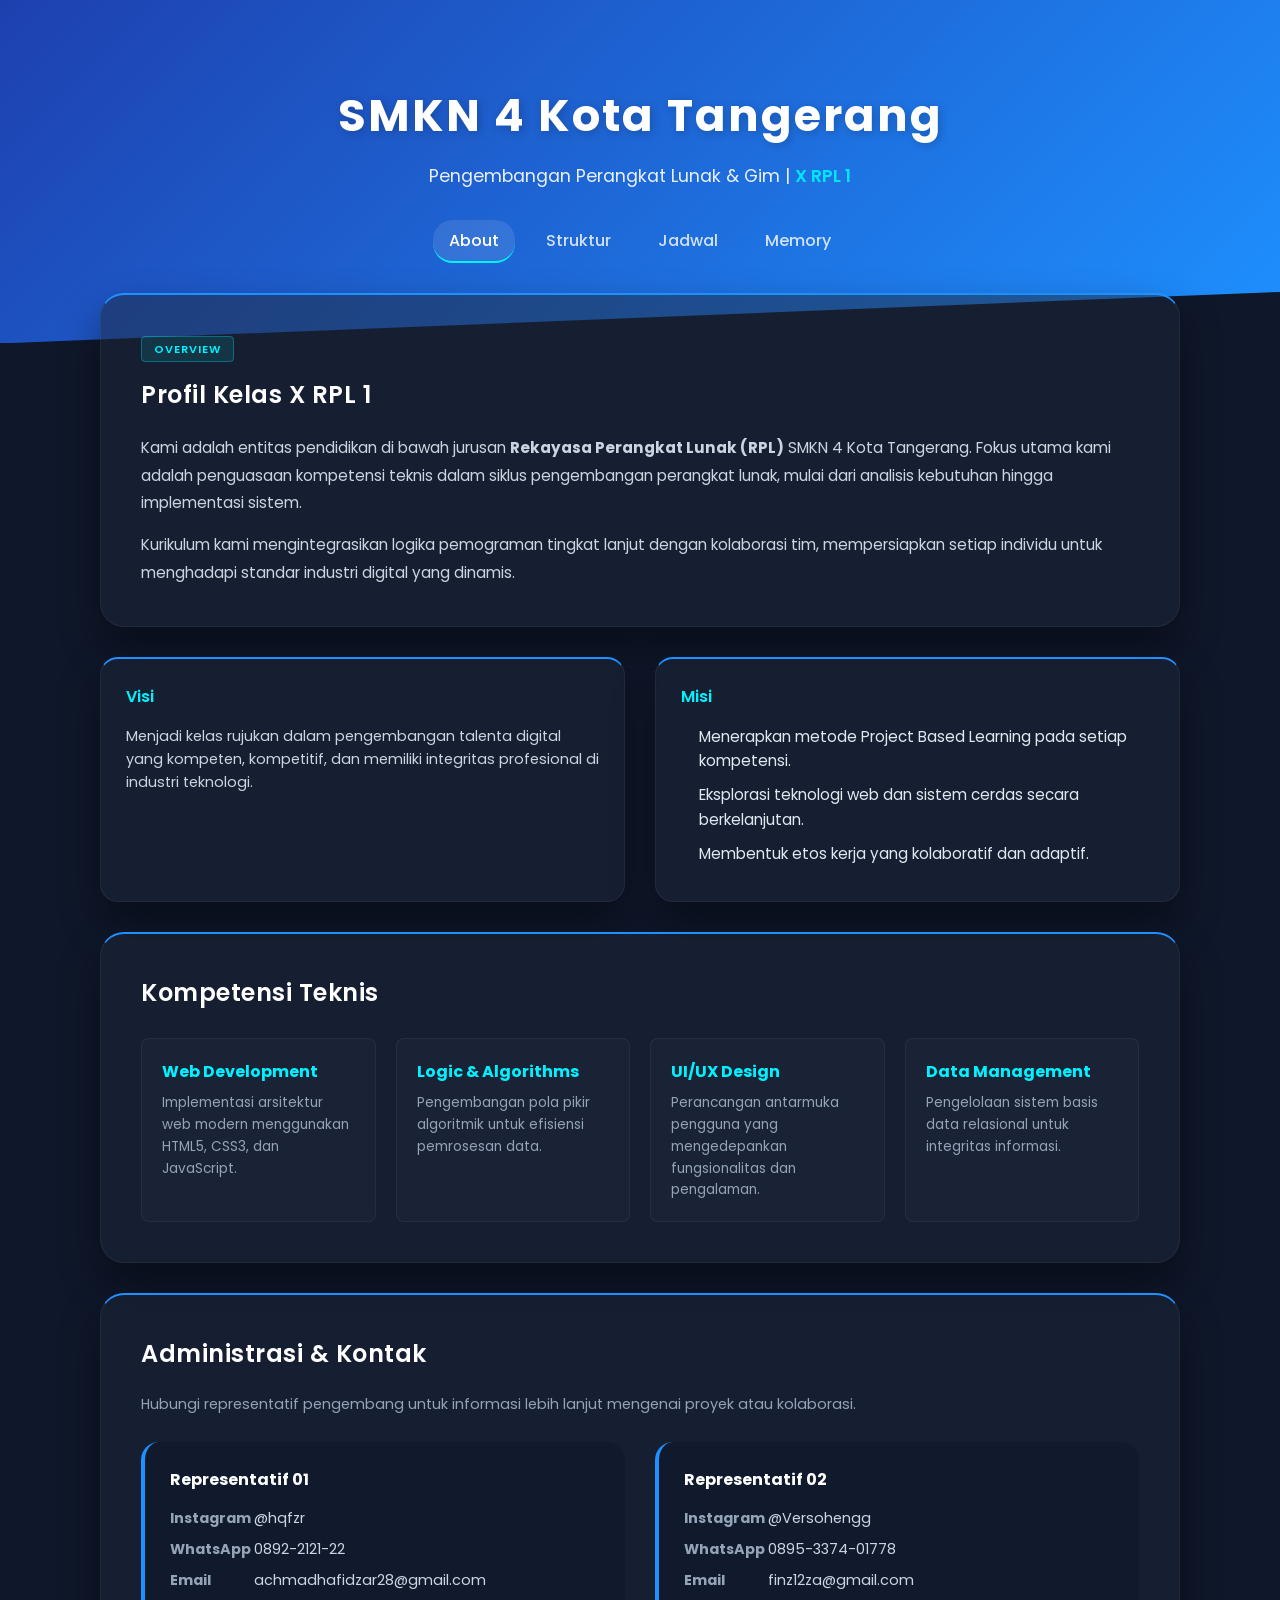
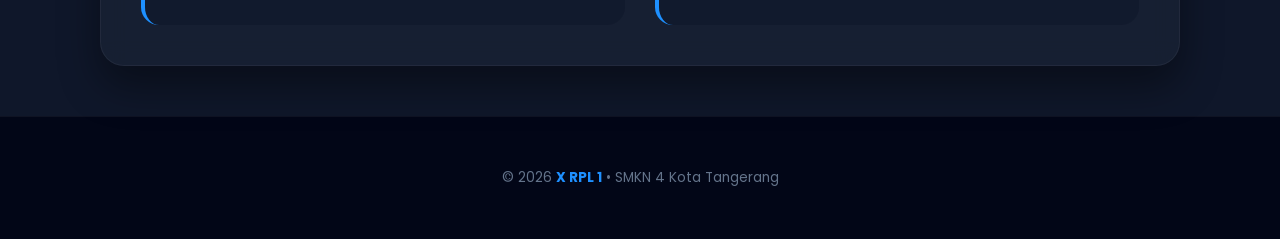
==== index.html @ d212e799 "Add files via upload" ====
<!DOCTYPE html>
<html lang="id">
<head>
    <meta charset="UTF-8">
    <meta name="viewport" content="width=device-width, initial-scale=1.0">
    <title>About Us | X RPL 1 SMKN 4 Tangerang</title>
    <link rel="stylesheet" href="style.css">
    <link href="https://fonts.googleapis.com/css2?family=Poppins:wght@300;400;500;600&display=swap" rel="stylesheet">
    <style>
        /* Tambahan CSS untuk kesan Profesional */
        .section-title {
            font-size: 1.5rem;
            font-weight: 600;
            color: #fff;
            margin-bottom: 20px;
            letter-spacing: 0.5px;
        }

        .badge-alt {
            background: rgba(0, 242, 255, 0.1);
            color: #00f2ff;
            border: 1px solid rgba(0, 242, 255, 0.3);
            padding: 4px 12px;
            border-radius: 4px;
            font-size: 0.7rem;
            font-weight: 600;
            letter-spacing: 1px;
            text-transform: uppercase;
        }

        .article-body p {
            color: #cbd5e1;
            line-height: 1.8;
            font-size: 0.95rem;
        }

        .card-minimal {
            background: rgba(30, 41, 59, 0.5);
            border: 1px solid rgba(255, 255, 255, 0.05);
            border-top: 2px solid #1e90ff; /* Aksen tipis */
        }

        .career-item-clean {
            padding: 20px;
            border-radius: 8px;
            background: rgba(255, 255, 255, 0.02);
            border: 1px solid rgba(255, 255, 255, 0.05);
            transition: 0.3s ease;
        }

        .career-item-clean:hover {
            border-color: #1e90ff;
            background: rgba(30, 144, 255, 0.05);
        }

        .career-item-clean strong {
            color: #00f2ff;
            display: block;
            margin-bottom: 8px;
            font-size: 1rem;
        }

        .career-item-clean p {
            font-size: 0.85rem;
            color: #94a3b8;
            margin: 0;
        }

        .contact-list {
            list-style: none;
            padding: 0;
        }

        .contact-list li {
            font-size: 0.9rem;
            margin-bottom: 8px;
            color: #cbd5e1;
        }

        .contact-list strong {
            color: #94a3b8;
            width: 80px;
            display: inline-block;
        }
    </style>
</head>
<body>

<header>
    <div class="header-content fade-in">
        <h1>SMKN 4 Kota Tangerang</h1>
        <p>Pengembangan Perangkat Lunak & Gim | <span>X RPL 1</span></p>
    </div>
    <nav>
        <a href="index.html" class="active">About</a>
        <a href="struktur.html">Struktur</a>
        <a href="jadwal.html">Jadwal</a>
        <a href="memory.html">Memory</a>
    </nav>
</header>

<div class="container">

    <section class="fade-in">
        <article class="card card-minimal">
            <span class="badge-alt">Overview</span>
            <h3 class="section-title" style="margin-top: 15px;">Profil Kelas X RPL 1</h3>
            <div class="article-body">
                <p>
                    Kami adalah entitas pendidikan di bawah jurusan <strong>Rekayasa Perangkat Lunak (RPL)</strong> SMKN 4 Kota Tangerang. 
                    Fokus utama kami adalah penguasaan kompetensi teknis dalam siklus pengembangan perangkat lunak, mulai dari analisis kebutuhan hingga implementasi sistem.
                </p>
                <p style="margin-top:15px;">
                    Kurikulum kami mengintegrasikan logika pemograman tingkat lanjut dengan kolaborasi tim, mempersiapkan setiap individu untuk menghadapi standar industri digital yang dinamis.
                </p>
            </div>
        </article>
    </section>

    <section class="fade-in">
        <div class="kontak-wrapper">
            <div class="card kontak-column card-minimal" style="margin-bottom: 0;">
                <h4 style="color: #00f2ff; margin-bottom: 15px; font-weight: 600;">Visi</h4>
                <p style="font-size: 0.9rem; color: #cbd5e1;">Menjadi kelas rujukan dalam pengembangan talenta digital yang kompeten, kompetitif, dan memiliki integritas profesional di industri teknologi.</p>
            </div>
            <div class="card kontak-column card-minimal" style="margin-bottom: 0;">
                <h4 style="color: #00f2ff; margin-bottom: 15px; font-weight: 600;">Misi</h4>
                <ul class="article-body" style="padding-left: 18px; font-size: 0.9rem;">
                    <li>Menerapkan metode Project Based Learning pada setiap kompetensi.</li>
                    <li>Eksplorasi teknologi web dan sistem cerdas secara berkelanjutan.</li>
                    <li>Membentuk etos kerja yang kolaboratif dan adaptif.</li>
                </ul>
            </div>
        </div>
    </section>

    <section class="fade-in" style="margin-top: 30px;">
        <article class="card card-minimal">
            <h3 class="section-title">Kompetensi Teknis</h3>
            <div class="career-grid">
                <div class="career-item-clean">
                    <strong>Web Development</strong>
                    <p>Implementasi arsitektur web modern menggunakan HTML5, CSS3, dan JavaScript.</p>
                </div>
                <div class="career-item-clean">
                    <strong>Logic & Algorithms</strong>
                    <p>Pengembangan pola pikir algoritmik untuk efisiensi pemrosesan data.</p>
                </div>
                <div class="career-item-clean">
                    <strong>UI/UX Design</strong>
                    <p>Perancangan antarmuka pengguna yang mengedepankan fungsionalitas dan pengalaman.</p>
                </div>
                <div class="career-item-clean">
                    <strong>Data Management</strong>
                    <p>Pengelolaan sistem basis data relasional untuk integritas informasi.</p>
                </div>
            </div>
        </article>
    </section>

    <section id="hubungi" class="card card-minimal fade-in">
        <h3 class="section-title">Administrasi & Kontak</h3>
        <p style="color: #94a3b8; font-size: 0.9rem; margin-bottom: 25px;">Hubungi representatif pengembang untuk informasi lebih lanjut mengenai proyek atau kolaborasi.</p>

        <div class="kontak-wrapper">
            <div class="kontak-column">
                <h4 style="font-size: 1rem; color: #fff; margin-bottom: 15px;">Representatif 01</h4>
                <ul class="contact-list">
                    <li><strong>Instagram</strong> @hqfzr</li>
                    <li><strong>WhatsApp</strong> 0892-2121-22</li>
                    <li><strong>Email</strong> achmadhafidzar28@gmail.com</li>
                </ul>
            </div>
            <div class="kontak-column">
                <h4 style="font-size: 1rem; color: #fff; margin-bottom: 15px;">Representatif 02</h4>
                <ul class="contact-list">
                    <li><strong>Instagram</strong> @Versohengg</li>
                    <li><strong>WhatsApp</strong> 0895-3374-01778</li>
                    <li><strong>Email</strong> finz12za@gmail.com</li>
                </ul>
            </div>
        </div>
    </section>

</div>

<footer>
    <p style="font-size: 0.85rem; color: #64748b;">&copy; 2026 <strong>X RPL 1</strong> • SMKN 4 Kota Tangerang</p>
</footer>

</body>
</html>
---- style.css ----
/* ========================================
   STYLE UNTUK: SMKN 4 KOTA TANGERANG 
   THEME: MODERN DARK & GLASSMORPHISM
   ========================================
*/

/* Import Font dari Google Fonts */
@import url('https://fonts.googleapis.com/css2?family=Poppins:wght@300;400;500;600;700&display=swap');

/* Reset Dasar */
* {
    margin: 0;
    padding: 0;
    box-sizing: border-box;
}

body {
    font-family: 'Poppins', sans-serif;
    background-color: #0f172a; /* Warna latar gelap navy */
    color: #e2e8f0;
    line-height: 1.6;
    overflow-x: hidden;
}

/* --- HEADER & NAVIGATION --- */
header {
    background: linear-gradient(135deg, #1e40af 0%, #1e90ff 100%);
    padding: 80px 20px;
    text-align: center;
    color: white;
    /* Efek potongan miring di bagian bawah */
    clip-path: polygon(0 0, 100% 0, 100% 85%, 0 100%);
}

.header-content h1 {
    font-size: clamp(1.8rem, 5vw, 2.8rem); /* Ukuran teks adaptif */
    letter-spacing: 2px;
    font-weight: 700;
    margin-bottom: 10px;
    text-shadow: 2px 2px 10px rgba(0, 0, 0, 0.2);
}

header p {
    font-size: 1.1rem;
    opacity: 0.9;
}

header p span {
    color: #00f2ff;
    font-weight: 600;
}

nav {
    margin-top: 30px;
    display: flex;
    justify-content: center;
    flex-wrap: wrap; /* Agar menu turun jika layar sempit */
    gap: 15px;
}

nav a {
    color: rgba(255, 255, 255, 0.8);
    text-decoration: none;
    font-weight: 500;
    padding: 8px 16px;
    border-radius: 20px;
    transition: all 0.3s ease;
    border-bottom: 2px solid transparent;
}

nav a:hover, nav a.active {
    color: #fff;
    background: rgba(255, 255, 255, 0.1);
    border-bottom: 2px solid #00f2ff;
}

/* --- CONTAINER & CARDS --- */
.container {
    width: 90%;
    max-width: 1100px;
    margin: -50px auto 50px; /* Menarik konten ke atas agar overlap dengan header */
    padding: 0 10px;
}

.card {
    background: rgba(30, 41, 59, 0.7);
    backdrop-filter: blur(12px); /* Efek Kaca */
    -webkit-backdrop-filter: blur(12px);
    border: 1px solid rgba(255, 255, 255, 0.1);
    padding: 40px;
    border-radius: 24px;
    margin-bottom: 30px;
    box-shadow: 0 20px 40px rgba(0, 0, 0, 0.4);
    transition: transform 0.3s ease;
}

.card:hover {
    transform: translateY(-5px); /* Efek melayang halus saat hover */
}

h2, h3 {
    color: #00f2ff;
    margin-bottom: 20px;
    font-weight: 600;
}

/* --- CAREER GRID --- */
.career-grid {
    display: grid;
    grid-template-columns: repeat(auto-fit, minmax(200px, 1fr));
    gap: 20px;
    margin-top: 25px;
}

.career-item {
    background: rgba(255, 255, 255, 0.05);
    padding: 20px;
    border-radius: 15px;
    text-align: center;
    border: 1px solid rgba(30, 144, 255, 0.3);
    font-weight: 500;
    transition: 0.3s;
}

.career-item:hover {
    background: #1e90ff;
    color: white;
    box-shadow: 0 0 15px rgba(30, 144, 255, 0.6);
}

/* --- FEEDBACK / CONTACT SECTION --- */
.kontak-wrapper {
    display: flex;
    flex-wrap: wrap; /* Responsif: Berjejer di laptop, tumpuk di HP */
    gap: 30px;
}

.kontak-column {
    flex: 1;
    min-width: 280px;
    background: rgba(15, 23, 42, 0.5);
    padding: 25px;
    border-radius: 18px;
    border-left: 4px solid #1e90ff;
}

.kontak-column h4 {
    margin-bottom: 15px;
    color: #fff;
}

.kontak-column ul {
    list-style: none;
}

.kontak-column li {
    margin-bottom: 10px;
    font-size: 0.95rem;
}

.kontak-column strong {
    color: #00f2ff;
}

/* --- FOOTER --- */
footer {
    background: #020617;
    color: #94a3b8;
    padding: 50px 20px;
    text-align: center;
    border-top: 1px solid rgba(255, 255, 255, 0.05);
}

footer strong {
    color: #1e90ff;
}

/* --- ANIMASI --- */
.fade-in {
    animation: fadeInUp 0.8s ease-out forwards;
}

@keyframes fadeInUp {
    from {
        opacity: 0;
        transform: translateY(30px);
    }
    to {
        opacity: 1;
        transform: translateY(0);
    }
}

/* --- MEDIA QUERIES (RESPONSIF HP) --- */
@media (max-width: 768px) {
    header {
        padding: 60px 15px;
        clip-path: polygon(0 0, 100% 0, 100% 92%, 0 100%);
    }

    .container {
        width: 95%;
        margin-top: -30px;
    }

    .card {
        padding: 25px;
    }

    nav {
        gap: 8px;
    }

    nav a {
        padding: 6px 12px;
        font-size: 0.85rem;
    }
}

/* Badge Style */
.badge {
    background: #00f2ff;
    color: #0f172a;
    display: inline-block;
    padding: 4px 12px;
    border-radius: 6px;
    font-size: 0.75rem;
    font-weight: 700;
    margin-bottom: 10px;
}

/* Custom List Style */
.custom-list {
    list-style: none;
    padding-left: 0 !important;
    margin-top: 15px;
}

.custom-list li {
    margin-bottom: 10px;
    font-size: 0.9rem;
    position: relative;
    padding-left: 25px;
}

.custom-list li::before {
    content: '▹';
    position: absolute;
    left: 0;
    color: #00f2ff;
    font-weight: bold;
}

/* Mini Cards for Tech Stack */
.card-mini {
    background: rgba(255, 255, 255, 0.03) !important;
    border: 1px solid rgba(255, 255, 255, 0.05) !important;
    padding: 20px !important;
    text-align: left !important;
}

.card-mini .icon {
    font-size: 1.8rem;
    margin-bottom: 10px;
}

.card-mini p {
    font-size: 0.85rem;
    opacity: 0.8;
    margin-top: 5px;
}

/* Info Box for Contact */
.info-box {
    background: rgba(15, 23, 42, 0.6);
    padding: 20px;
    border-radius: 15px;
    border: 1px solid rgba(0, 242, 255, 0.1);
}

/* Responsive Image */
.main-img {
    width: 100%;
    height: auto;
    border-radius: 15px;
    margin-top: 25px;
    box-shadow: 0 10px 30px rgba(0,0,0,0.4);
}

/* Media Query untuk Layar Kecil (Mobile) */
@media (max-width: 768px) {
    .container {
        width: 95%;
        margin-top: -30px;
    }
    
    .card {
        padding: 20px;
    }

    .career-grid {
        grid-template-columns: 1fr; /* Satu kolom di HP */
    }

    .kontak-column {
        min-width: 100%; /* Full width di HP */
    }
}
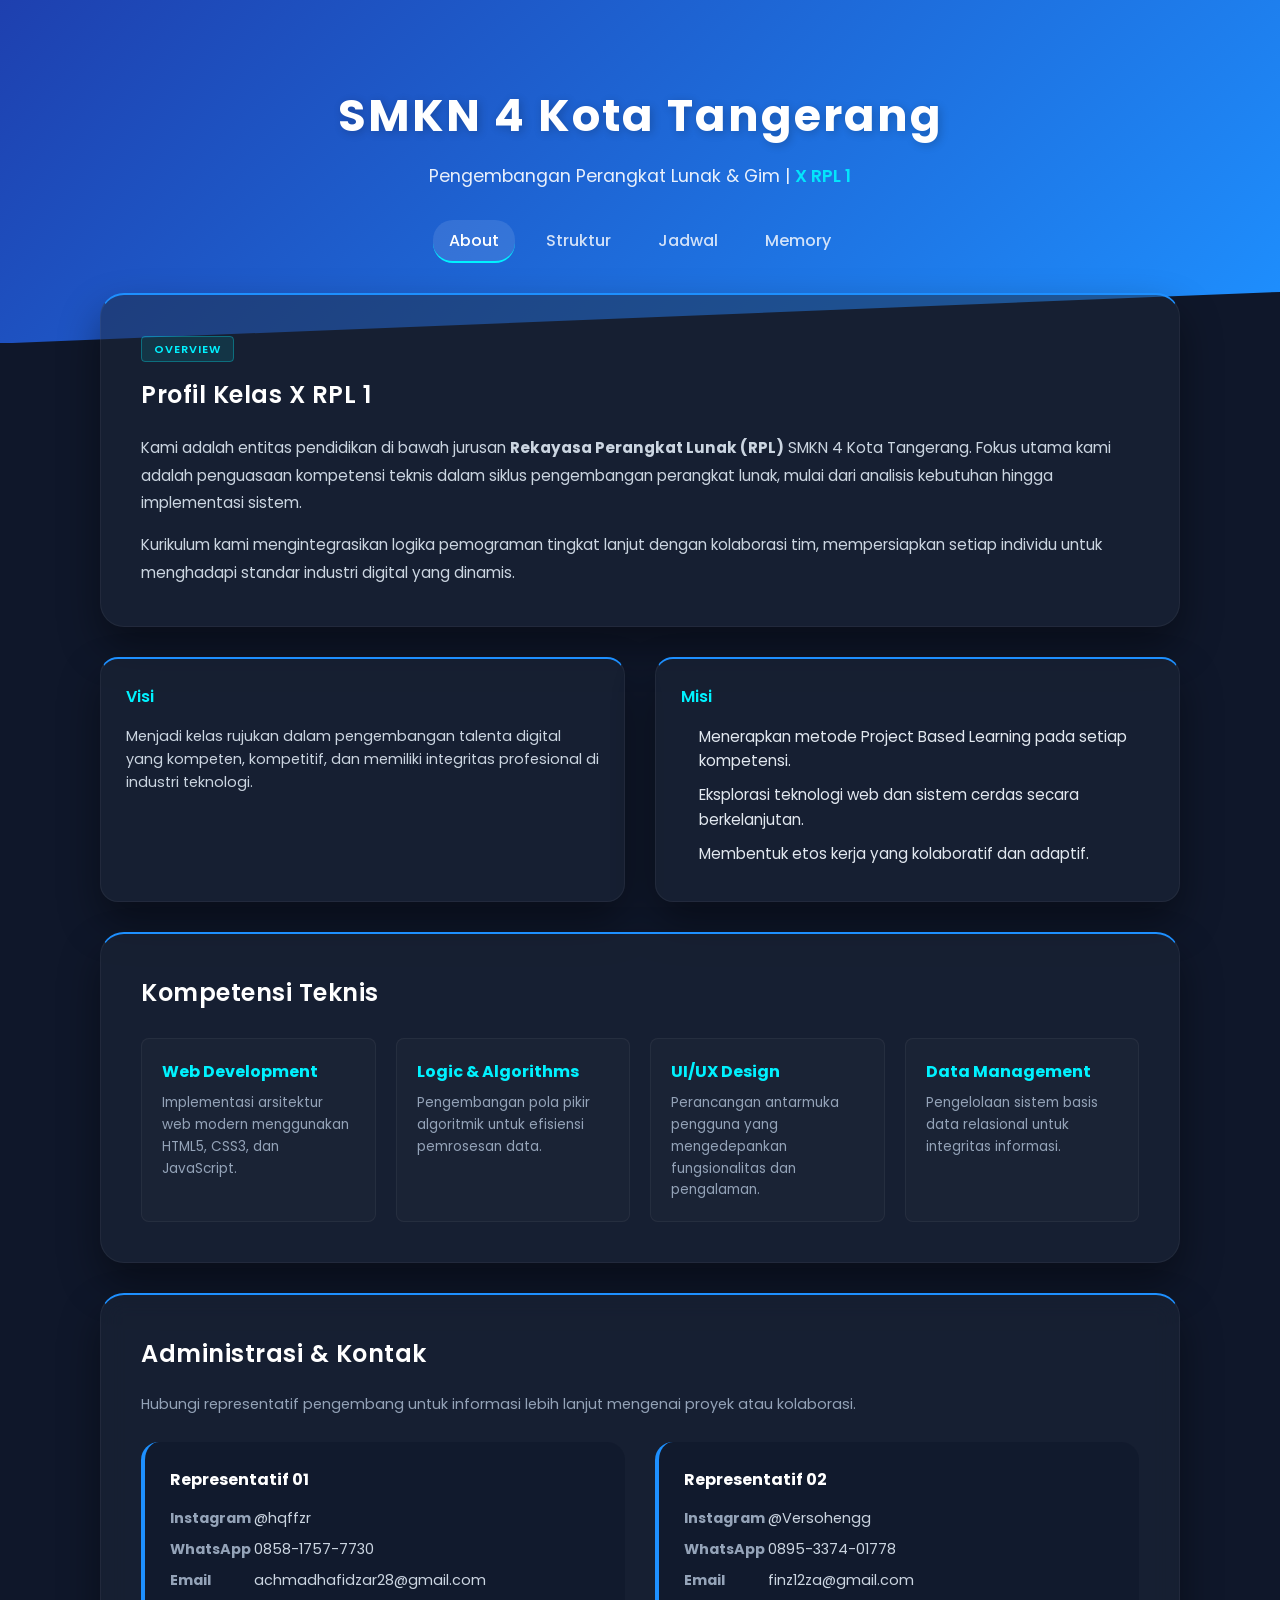
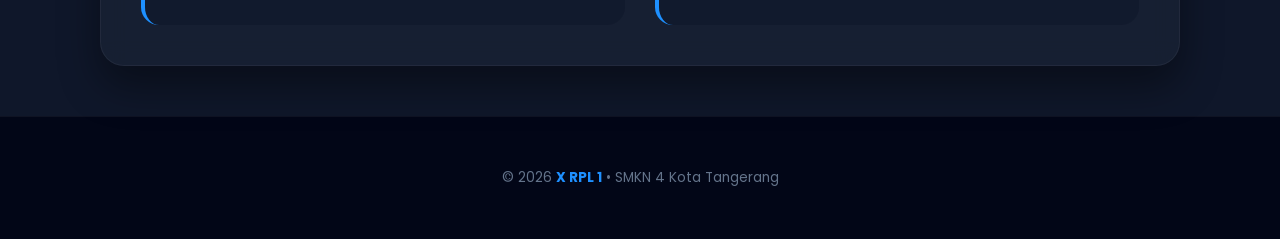
==== commit 0a5adff9: "Update index.html Changes about" ====
--- a/index.html
+++ b/index.html
@@ -166,8 +166,8 @@
             <div class="kontak-column">
                 <h4 style="font-size: 1rem; color: #fff; margin-bottom: 15px;">Representatif 01</h4>
                 <ul class="contact-list">
-                    <li><strong>Instagram</strong> @hqfzr</li>
-                    <li><strong>WhatsApp</strong> 0892-2121-22</li>
+                    <li><strong>Instagram</strong> @hqffzr</li>
+                    <li><strong>WhatsApp</strong> 0858-1757-7730</li>
                     <li><strong>Email</strong> achmadhafidzar28@gmail.com</li>
                 </ul>
             </div>
@@ -189,4 +189,4 @@
 </footer>
 
 </body>
-</html>+</html>
